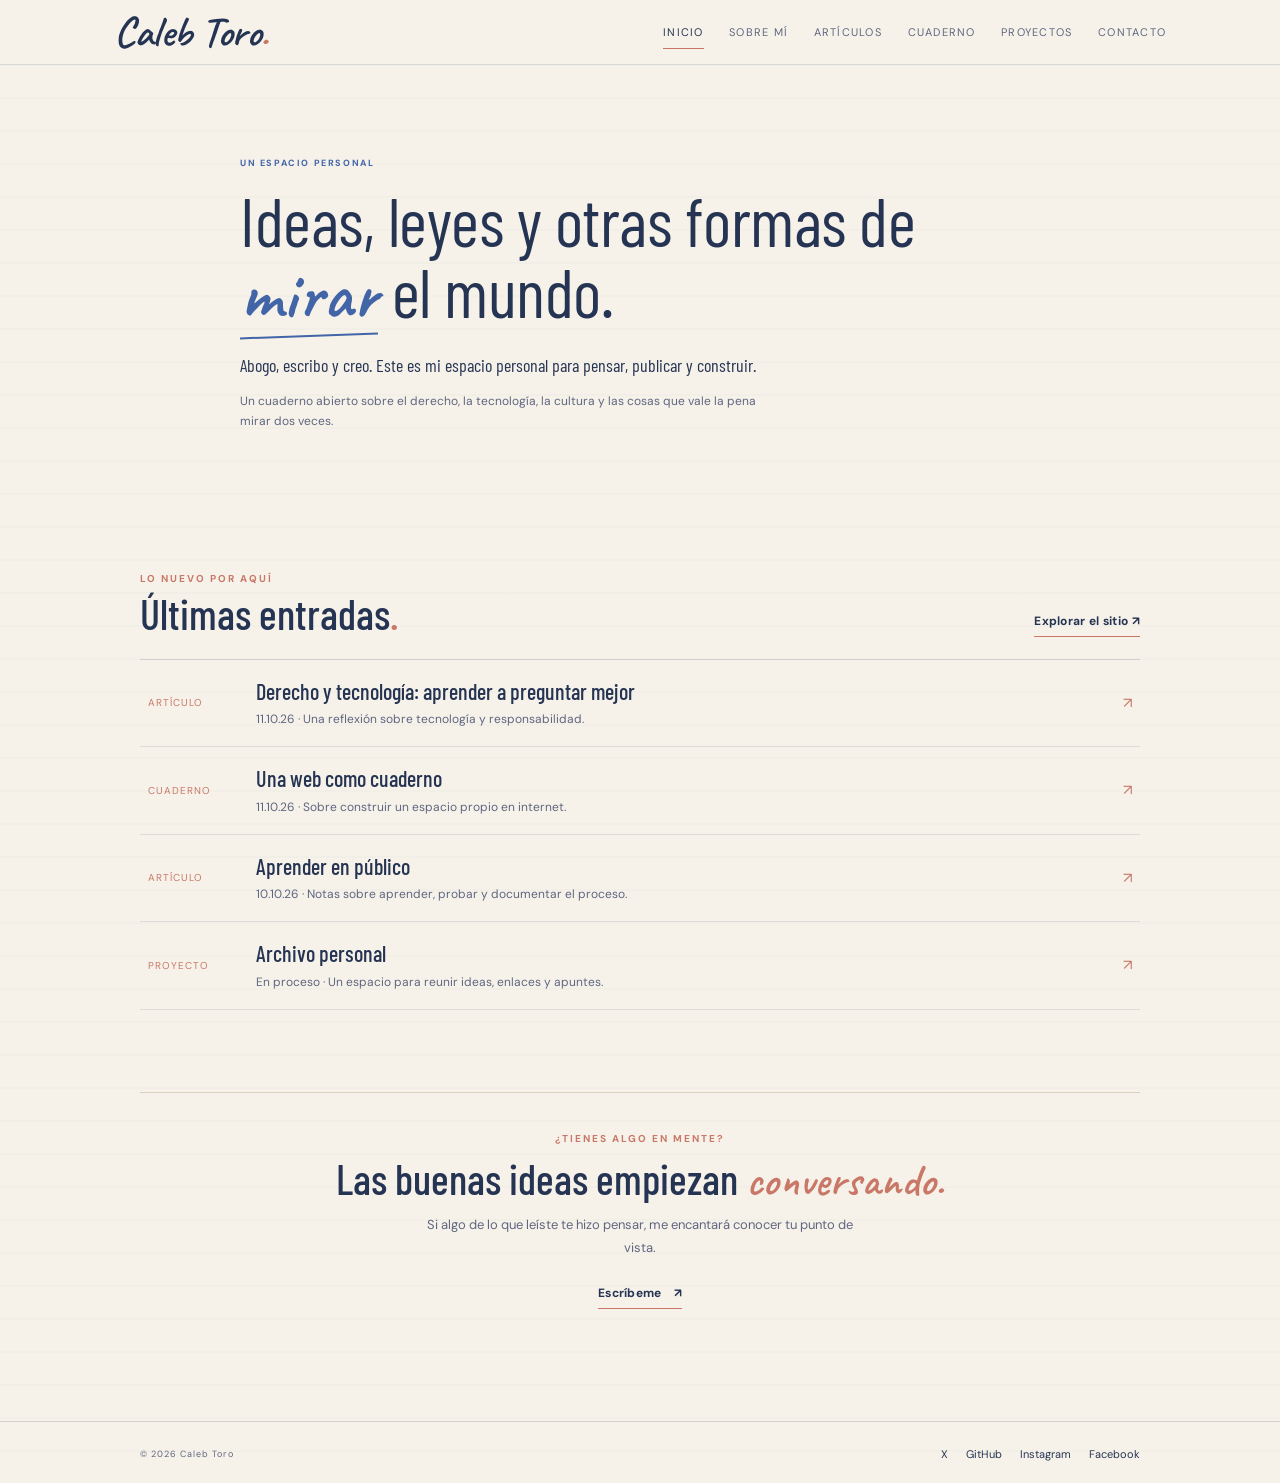
==== index.html @ 082de5a1 "Publica sitio personal inicial" ====
<!doctype html>
<html lang="es">
  <head>
    <meta charset="utf-8">
    <meta name="viewport" content="width=device-width, initial-scale=1">
    <meta name="theme-color" content="#f6f2e9">
    <title>Caleb Toro — Ideas, leyes y otras formas de mirar el mundo</title>
    <meta
      name="description"
      content="Abogado, escritor y creador. Un cuaderno abierto sobre el derecho, la tecnología, la cultura y las cosas que vale la pena mirar dos veces."
    >

    <link rel="preconnect" href="https://fonts.googleapis.com">
    <link rel="preconnect" href="https://fonts.gstatic.com" crossorigin>
    <link
      href="https://fonts.googleapis.com/css2?family=Barlow+Condensed:wght@400;500;600&family=Caveat:wght@500;600&family=DM+Sans:wght@400;500;600;700&display=swap"
      rel="stylesheet"
    >
    <link rel="stylesheet" href="assets/css/style.css">
  </head>

  <body>
    <a class="skip-link" href="#contenido">Saltar al contenido</a>

    <header class="site-header">
      <div class="header-inner">
        <a class="wordmark" href="index.html">
          Caleb Toro<span class="wordmark-dot">.</span>
        </a>

        <button
          class="menu-toggle"
          type="button"
          aria-expanded="false"
          aria-controls="nav-principal"
        >
          Menú <span>☰</span>
        </button>

        <nav class="primary-nav" id="nav-principal" aria-label="Navegación principal">
          <a href="index.html" aria-current="page">Inicio</a>
          <a href="sobre-mi.html">Sobre mí</a>
          <a href="articulos.html">Artículos</a>
          <a href="cuaderno.html">Cuaderno</a>
          <a href="proyectos.html">Proyectos</a>
          <a href="contacto.html">Contacto</a>
        </nav>
      </div>
    </header>

    <main class="site-main" id="contenido">
      <section class="hero paper-panel">
        <div class="hero-copy">
          <p class="eyebrow">UN ESPACIO PERSONAL</p>
          <h1>
            Ideas, leyes y otras formas de <em>mirar</em> el mundo.
          </h1>
          <p class="hero-intro">
            Abogo, escribo y creo. Este es mi espacio personal para pensar,
            publicar y construir.
          </p>

          <p class="hero-note-copy">
            Un cuaderno abierto sobre el derecho, la tecnología, la cultura y las
            cosas que vale la pena mirar dos veces.
          </p>

        </div>

      </section>

      <section class="section-block latest-section" id="ultimas-entradas">
        <div class="section-heading">
          <div>
            <p class="eyebrow">LO NUEVO POR AQUÍ</p>
            <h2>Últimas entradas<span class="accent">.</span></h2>
          </div>
          <a class="text-link" href="cuaderno.html">Explorar el sitio ↗</a>
        </div>

        <div class="entry-list">
          <a class="entry-row" href="posts/derecho-y-tecnologia.html">
            <span class="entry-date">ARTÍCULO</span>
            <span class="entry-main">
              <strong>Derecho y tecnología: aprender a preguntar mejor</strong>
              <small>11.10.26 · Una reflexión sobre tecnología y responsabilidad.</small>
            </span>
            <span class="entry-arrow">↗</span>
          </a>

          <a class="entry-row" href="posts/una-web-como-cuaderno.html">
            <span class="entry-date">CUADERNO</span>
            <span class="entry-main">
              <strong>Una web como cuaderno</strong>
              <small>11.10.26 · Sobre construir un espacio propio en internet.</small>
            </span>
            <span class="entry-arrow">↗</span>
          </a>

          <a class="entry-row" href="posts/aprender-en-publico.html">
            <span class="entry-date">ARTÍCULO</span>
            <span class="entry-main">
              <strong>Aprender en público</strong>
              <small>10.10.26 · Notas sobre aprender, probar y documentar el proceso.</small>
            </span>
            <span class="entry-arrow">↗</span>
          </a>

          <a class="entry-row" href="proyectos/archivo-personal.html">
            <span class="entry-date">PROYECTO</span>
            <span class="entry-main">
              <strong>Archivo personal</strong>
              <small>En proceso · Un espacio para reunir ideas, enlaces y apuntes.</small>
            </span>
            <span class="entry-arrow">↗</span>
          </a>
        </div>
      </section>

      <section class="closing-note">
        <p class="eyebrow">¿TIENES ALGO EN MENTE?</p>
        <h2>Las buenas ideas empiezan <em>conversando.</em></h2>
        <p class="closing-note-copy">
          Si algo de lo que leíste te hizo pensar, me encantará conocer tu punto de vista.
        </p>
        <a class="text-link" href="contacto.html">
          Escríbeme <span aria-hidden="true">↗</span>
        </a>
      </section>
    </main>

    <footer class="site-footer">
      <div class="footer-inner">
        <p class="copyright">© <span class="current-year">2026</span> Caleb Toro</p>

        <nav class="social-links" aria-label="Redes sociales">
          <a href="https://twitter.com/CalebToro_" target="_blank" rel="noopener noreferrer">X</a>
          <a href="https://github.com/CalebToro" target="_blank" rel="noopener noreferrer">GitHub</a>
          <a href="https://www.instagram.com/calebtoro_/" target="_blank" rel="noopener noreferrer">Instagram</a>
          <a href="https://www.facebook.com/freidertoro7/" target="_blank" rel="noopener noreferrer">Facebook</a>
        </nav>
      </div>
    </footer>

    <script src="assets/js/main.js"></script>
  </body>
</html>
---- assets/css/style.css ----
/*
  Variables y base del tema
*/
:root {
  --paper: #f6f2e9;
  --paper-deep: #eee8dc;
  --ink: #263454;
  --ink-soft: #5f6680;
  --rule: rgba(104, 133, 177, 0.06);
  --coral: #c97868;
  --blue-accent: #4265a8;
  --blue-accent-soft: #e2e8f4;
  --lavender: #b9b3d1;
  --line: #d9d0c2;
  --sans: "DM Sans", sans-serif;
  --display: "Barlow Condensed", sans-serif;
  --hand: "Caveat", cursive;
  --text-small: 0.75rem;
  --text-body: 0.9375rem;
  --text-lead: 1.125rem;
  --heading-small: clamp(1.5rem, 2.8vw, 1.875rem);
  --heading-section: clamp(2rem, 4vw, 2.625rem);
  --heading-page: clamp(2.75rem, 6vw, 4rem);
  --heading-hero: clamp(2.75rem, 6.5vw, 4.25rem);
}

* {
  box-sizing: border-box;
}

html {
  scroll-behavior: smooth;
  scroll-padding-top: 105px;
}

body {
  min-height: 100vh;
  margin: 0;
  color: var(--ink);
  background-color: var(--paper);
  background-image: repeating-linear-gradient(
    to bottom,
    transparent 0,
    transparent 31px,
    var(--rule) 32px,
    transparent 33px
  );
  font-family: var(--sans);
  font-size: var(--text-body);
  line-height: 1.75;
  display: flex;
  flex-direction: column;
}

a {
  color: inherit;
}

a:focus-visible,
button:focus-visible {
  outline: 2px solid var(--coral);
  outline-offset: 4px;
}

/*
  Accesibilidad y utilidades
*/
.skip-link {
  position: absolute;
  left: -9999px;
  top: 0;
}

.skip-link:focus {
  left: 1rem;
  top: 1rem;
  z-index: 1000;
  background: var(--paper);
  padding: 0.5rem 1rem;
}

/*
  Header y navegación
*/
.site-header {
  position: sticky;
  top: 0;
  z-index: 100;
  background: rgba(246, 242, 233, 0.94);
  backdrop-filter: blur(12px);
  border-bottom: 1px solid rgba(38, 52, 84, 0.13);
}

.header-inner {
  max-width: 1120px;
  margin: 0 auto;
  padding: 13px 34px 12px;
  display: flex;
  align-items: center;
  justify-content: space-between;
  gap: 24px;
}

.wordmark {
  font: 600 43px/0.9 var(--hand);
  text-decoration: none;
  white-space: nowrap;
  letter-spacing: -0.5px;
}

.wordmark-dot {
  color: var(--coral);
}

.primary-nav {
  display: flex;
  align-items: center;
  gap: clamp(12px, 2vw, 27px);
}

.primary-nav a {
  font-size: 11px;
  text-transform: uppercase;
  letter-spacing: 1.25px;
  text-decoration: none;
  color: var(--ink-soft);
  padding: 8px 0 6px;
  border-bottom: 1px solid transparent;
}

.primary-nav a:hover,
.primary-nav a[aria-current="page"] {
  color: var(--ink);
  border-color: var(--coral);
}

.menu-toggle {
  display: none;
  border: 1px solid var(--line);
  background: transparent;
  color: var(--ink);
  border-radius: 2px;
  padding: 8px 11px;
  font: 600 11px var(--sans);
  letter-spacing: 1px;
  text-transform: uppercase;
}

/*
  Layout general del sitio
*/
.site-main {
  width: min(100% - 48px, 1000px);
  margin: 0 auto;
  flex: 1;
}

.paper-panel {
  background: rgba(250, 247, 240, 0.72);
  border: 1px solid rgba(38, 52, 84, 0.14);
  box-shadow: 5px 5px 0 rgba(38, 52, 84, 0.035);
}

.eyebrow {
  margin: 0 0 15px;
  color: var(--coral);
  font-size: 10px;
  line-height: 1.5;
  letter-spacing: 2px;
  font-weight: 700;
  text-transform: uppercase;
}

/*
  Home / hero
*/
.hero {
  max-width: 880px;
  margin: 38px auto 68px;
  padding: clamp(28px, 5vw, 54px) 0;
  position: relative;
}

.hero.paper-panel {
  background: transparent;
  border: 0;
  box-shadow: none;
}

.hero-copy {
  max-width: 800px;
  margin: 0 auto;
}

.hero .eyebrow {
  color: var(--blue-accent);
  font-size: 9px;
  letter-spacing: 1.6px;
}

.hero h1,
.page-title {
  margin: 0;
  font: 400 var(--heading-hero)/1.04 var(--display);
  letter-spacing: -0.5px;
}

.hero h1 em {
  position: relative;
  display: inline-block;
  color: var(--blue-accent);
  font: 600 1.08em/0.95 var(--hand);
  letter-spacing: 0;
}

.hero h1 em::after {
  position: absolute;
  right: 0;
  bottom: -0.12em;
  left: 0;
  height: 2px;
  background: currentColor;
  content: "";
  transform: rotate(-2deg);
}

.closing-note h2 em {
  color: var(--coral);
  font: 600 1.08em/0.95 var(--hand);
}

.hero-intro {
  max-width: 540px;
  margin: 23px 0 12px;
  color: var(--ink);
  font: 400 var(--text-lead)/1.5 var(--display);
}

.hero-note-copy {
  max-width: 540px;
  margin: 0 0 18px;
  color: var(--ink-soft);
  font-size: var(--text-small);
  line-height: 1.7;
}

.text-link {
  display: inline-flex;
  gap: 12px;
  align-items: center;
  color: var(--ink);
  text-decoration: none;
  border-bottom: 1px solid var(--coral);
  padding: 0 0 4px;
  font-size: 12px;
  font-weight: 700;
  letter-spacing: 0.3px;
}

.text-link:hover {
  color: var(--coral);
}

/*
  Secciones de listados
*/
.section-block {
  margin: 0 auto 82px;
}

.section-heading {
  display: flex;
  justify-content: space-between;
  align-items: end;
  gap: 20px;
  margin-bottom: 22px;
}

.section-heading .eyebrow {
  margin-bottom: 5px;
}

.section-heading h2,
.closing-note h2 {
  margin: 0;
  font: 500 var(--heading-section)/1.08 var(--display);
}

.accent {
  color: var(--coral);
}

.entry-list {
  border-top: 1px solid rgba(38, 52, 84, 0.16);
}

.entry-row {
  display: grid;
  grid-template-columns: 90px 1fr 24px;
  align-items: center;
  gap: 18px;
  padding: 18px 8px;
  border-bottom: 1px solid rgba(38, 52, 84, 0.12);
  text-decoration: none;
  transition: background 0.2s ease, padding 0.2s ease;
}

.entry-row:hover {
  background: rgba(255, 255, 255, 0.34);
  padding-left: 15px;
}

.entry-date {
  color: var(--coral);
  font-size: 10px;
  letter-spacing: 1px;
  text-transform: uppercase;
}

.entry-main {
  display: flex;
  flex-direction: column;
  line-height: 1.5;
}

.entry-main strong {
  font: 500 22px/1.25 var(--display);
}

.entry-main small {
  margin-top: 5px;
  color: var(--ink-soft);
  font-size: var(--text-small);
}

.entry-arrow {
  justify-self: end;
  color: var(--coral);
}

.project-grid {
  display: grid;
  grid-template-columns: repeat(2, minmax(0, 1fr));
  gap: 18px;
}

.project-card {
  display: flex;
  flex-direction: column;
  align-items: flex-start;
  min-height: 220px;
  padding: 26px;
  border: 1px solid rgba(38, 52, 84, 0.16);
  background: rgba(250, 247, 240, 0.65);
  text-decoration: none;
  transition: transform 0.2s ease, box-shadow 0.2s ease;
}

.project-card:hover {
  transform: translateY(-3px);
  box-shadow: 4px 5px 0 rgba(38, 52, 84, 0.06);
}

.card-index {
  color: var(--coral);
  font-size: 9px;
  letter-spacing: 1.7px;
}

.project-card h3 {
  margin: 17px 0 8px;
  font: 500 28px/1.15 var(--display);
}

.project-card p {
  margin: 0 0 22px;
  color: var(--ink-soft);
  font-size: var(--text-small);
}

.card-link {
  margin-top: auto;
  font-size: 11px;
  border-bottom: 1px solid var(--coral);
  padding-bottom: 3px;
}

.closing-note {
  margin: 0 auto 70px;
  padding: 38px 20px 42px;
  text-align: center;
  border-top: 1px solid var(--line);
}

.closing-note .eyebrow {
  margin-bottom: 10px;
}

.closing-note h2 {
  margin-bottom: 12px;
}

.closing-note-copy {
  max-width: 440px;
  margin: 0 auto 20px;
  color: var(--ink-soft);
  font-size: 0.8125rem;
}

.button-link {
  display: inline-block;
  background: var(--ink);
  color: var(--paper);
  text-decoration: none;
  padding: 11px 18px;
  font-size: 11px;
  letter-spacing: 0.7px;
}

.button-link:hover {
  background: var(--coral);
}

/*
  Páginas internas y artículos
*/
.page-header {
  padding: 64px 0 36px;
  border-bottom: 1px solid var(--line);
  margin-bottom: 34px;
}

.page-title {
  font-size: var(--heading-page);
}

.page-intro {
  max-width: 630px;
  margin: 17px 0 0;
  color: var(--ink-soft);
  font-size: var(--text-body);
}

.reading-column {
  max-width: 720px;
  margin: 0 auto 72px;
}

.reading-column .entry-list {
  margin-top: 0;
}

.prose {
  color: #424b63;
  font-size: var(--text-body);
  line-height: 1.85;
}

.prose h2 {
  margin: 2em 0 0.4em;
  color: var(--ink);
  font: 500 var(--heading-small)/1.2 var(--display);
}

.prose h3 {
  color: var(--ink);
  font: 500 21px/1.3 var(--display);
}

.prose a {
  text-decoration-color: var(--coral);
  text-underline-offset: 3px;
}

.prose blockquote {
  margin: 28px 0;
  padding: 10px 0 10px 22px;
  border-left: 2px solid var(--coral);
  color: var(--ink);
  font: 500 25px/1.35 var(--hand);
}

.prose li {
  margin: 6px 0;
}

.education {
  margin-top: 48px;
  padding-top: 28px;
  border-top: 1px solid var(--line);
}

.education .eyebrow {
  margin-bottom: 6px;
}

.education h2 {
  margin: 0 0 20px;
  color: var(--ink);
  font: 500 var(--heading-small)/1.15 var(--display);
}

.education-list {
  margin: 0;
}

.education-item {
  padding: 14px 0;
  border-top: 1px solid rgba(38, 52, 84, 0.12);
}

.education-item dt {
  color: var(--ink);
  font-weight: 600;
}

.education-item dd {
  margin: 3px 0 0;
  color: var(--ink-soft);
  font-size: var(--text-small);
}

.article-page {
  padding-top: 34px;
}

.back-link {
  display: inline-block;
  margin-bottom: 28px;
  color: var(--ink-soft);
  text-decoration: none;
  font-size: 11px;
}

.back-link:hover {
  color: var(--coral);
}

.article-page .eyebrow {
  margin-bottom: 10px;
}

.article-page .page-title {
  max-width: 800px;
}

.article-page .page-intro {
  font-size: var(--text-lead);
  margin-bottom: 30px;
}

.article-page .prose {
  margin-top: 35px;
}

.article-end {
  margin: 42px 0;
  color: var(--coral);
  text-align: center;
  font-size: 22px;
}

.listing-grid {
  margin: 10px 0 75px;
}

.contact-list {
  border-top: 1px solid var(--line);
}

.contact-row {
  display: flex;
  justify-content: space-between;
  gap: 20px;
  padding: 20px 4px;
  border-bottom: 1px solid var(--line);
  text-decoration: none;
}

.contact-row span {
  color: var(--ink-soft);
  font-size: var(--text-small);
}

.contact-row strong {
  font-size: var(--text-small);
  font-weight: 600;
}

.quiet-note {
  color: var(--ink-soft);
  font-size: var(--text-small);
  padding: 18px 0;
}

code {
  background: rgba(185, 179, 209, 0.2);
  padding: 2px 5px;
  font-size: 0.9em;
}

/*
  Footer
*/
.site-footer {
  border-top: 1px solid rgba(38, 52, 84, 0.18);
  padding: 23px 24px 18px;
  color: var(--ink-soft);
}

.footer-inner {
  max-width: 1000px;
  margin: 0 auto;
  display: flex;
  justify-content: space-between;
  align-items: center;
  gap: 20px;
  font-size: 11px;
}

.footer-inner .copyright {
  margin: 0;
  color: var(--ink-soft);
  font-size: 9px;
  letter-spacing: 1px;
}

.social-links {
  display: flex;
  flex-wrap: wrap;
  justify-content: flex-end;
  gap: 8px 18px;
}

.social-links a {
  text-decoration: none;
  color: var(--ink);
}

.social-links a:hover {
  color: var(--coral);
}

/*
  Responsive
*/
@media (max-width: 780px) {
  .header-inner {
    padding: 11px 20px;
    flex-wrap: wrap;
  }

  .wordmark {
    font-size: 39px;
  }

  .menu-toggle {
    display: inline-flex;
    align-items: center;
    gap: 8px;
  }

  .primary-nav {
    display: none;
    width: 100%;
    flex-direction: column;
    align-items: stretch;
    gap: 0;
    padding: 7px 0 4px;
  }

  .primary-nav.is-open {
    display: flex;
  }

  .primary-nav a {
    padding: 11px 4px;
    border-bottom: 1px solid rgba(38, 52, 84, 0.1);
  }

  .hero {
    margin: 20px auto 52px;
    padding: 35px 0;
  }

  .hero h1 {
    font-size: clamp(2.625rem, 10.5vw, 3.625rem);
  }

  .page-title {
    font-size: clamp(2.5rem, 8vw, 3.25rem);
  }

  .site-main {
    width: min(100% - 32px, 1000px);
  }

  .section-block {
    margin-bottom: 62px;
  }

  .section-heading {
    align-items: flex-start;
    flex-direction: column;
    gap: 12px;
  }

  .entry-row {
    grid-template-columns: 65px 1fr 18px;
    gap: 10px;
    padding: 15px 3px;
  }

  .entry-main strong {
    font-size: 20px;
  }

  .project-grid {
    grid-template-columns: 1fr;
  }

  .page-header {
    padding-top: 45px;
  }

  .contact-row {
    flex-direction: column;
    gap: 3px;
  }

  .footer-inner {
    flex-direction: column;
    align-items: flex-start;
    gap: 7px;
  }

  .social-links {
    justify-content: flex-start;
    gap: 8px 14px;
  }
}

@media (prefers-reduced-motion: reduce) {
  html {
    scroll-behavior: auto;
  }

  *,
  *::before,
  *::after {
    transition-duration: 0.01ms !important;
  }
}
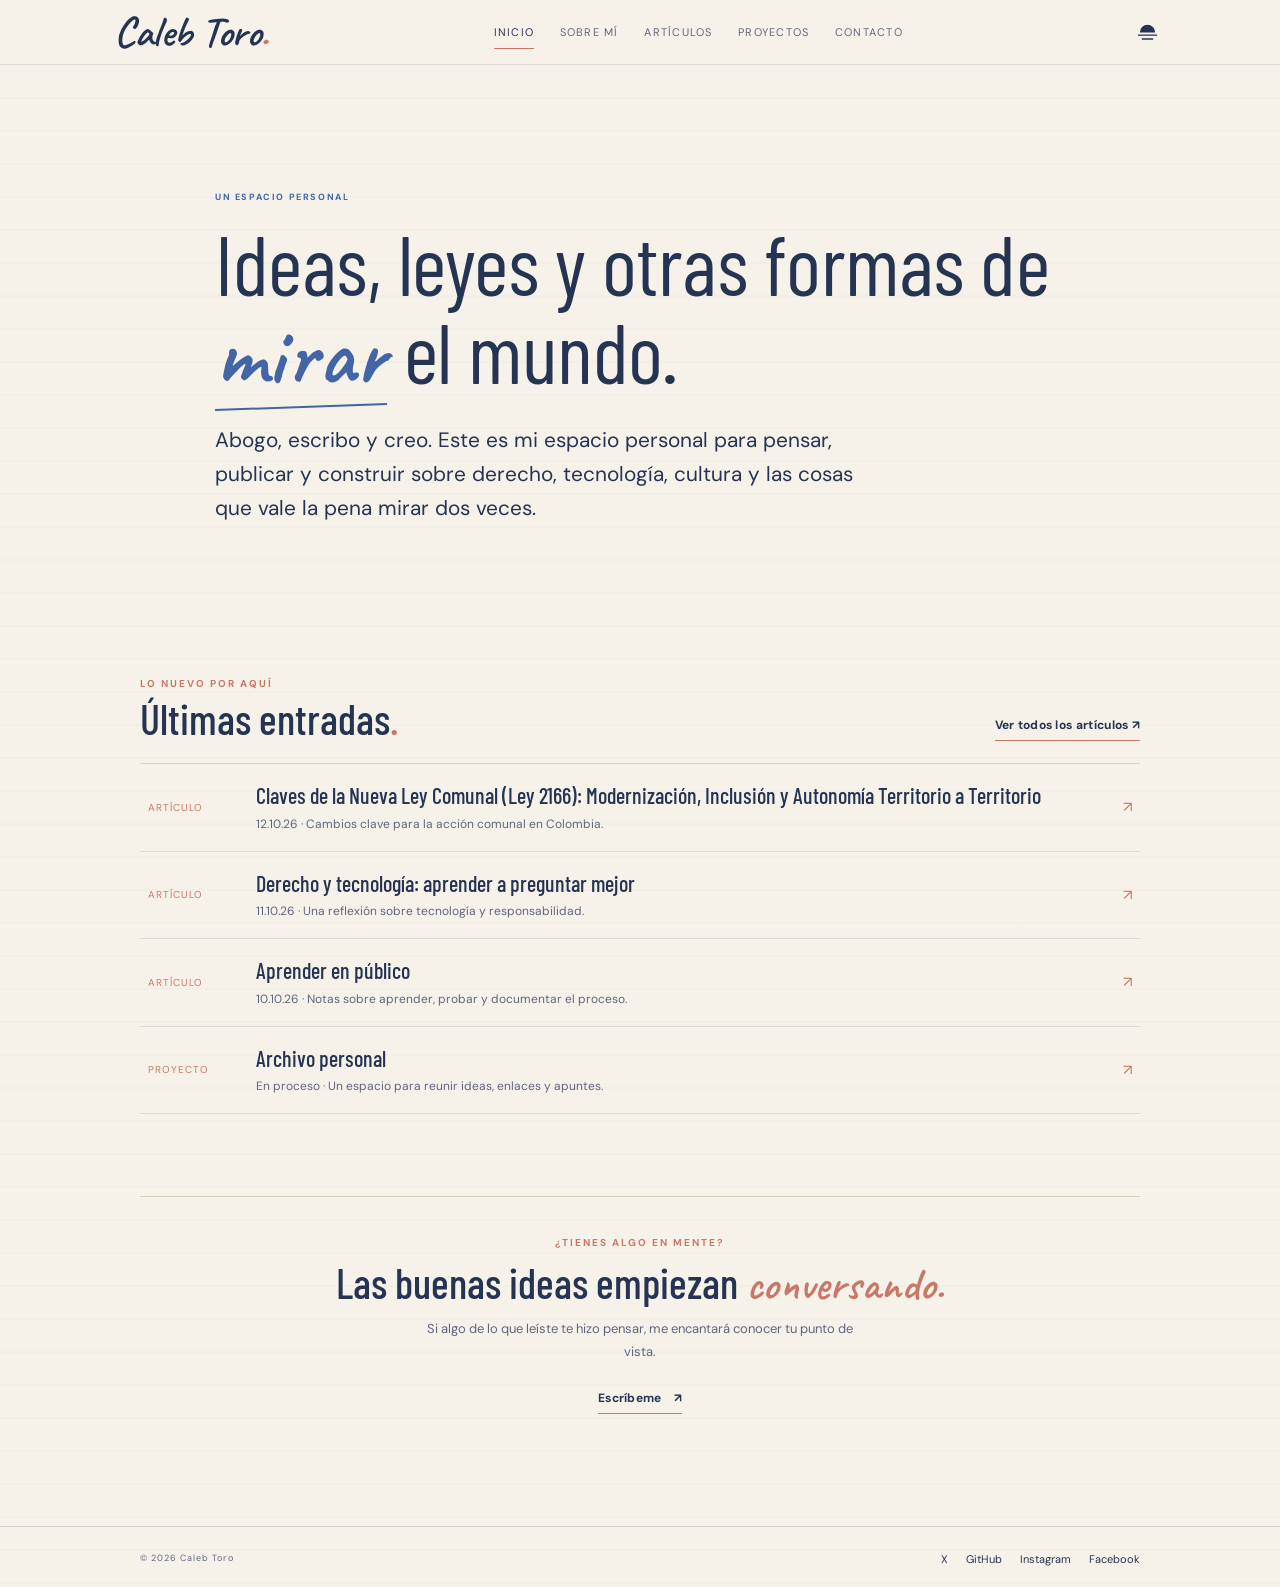
==== commit 5ee03d5a: "Actualiza artículos y añade tema oscuro Co-authored-by: Copilot <223556219+Copilot@users.noreply.git" ====
--- a/index.html
+++ b/index.html
@@ -4,10 +4,10 @@
     <meta charset="utf-8">
     <meta name="viewport" content="width=device-width, initial-scale=1">
     <meta name="theme-color" content="#f6f2e9">
-    <title>Caleb Toro — Ideas, leyes y otras formas de mirar el mundo</title>
+    <title>Caleb Toro</title>
     <meta
       name="description"
-      content="Abogado, escritor y creador. Un cuaderno abierto sobre el derecho, la tecnología, la cultura y las cosas que vale la pena mirar dos veces."
+      content="Abogado, escritor y creador. Un espacio personal para pensar y escribir sobre derecho, tecnología y cultura."
     >
 
     <link rel="preconnect" href="https://fonts.googleapis.com">
@@ -16,6 +16,7 @@
       href="https://fonts.googleapis.com/css2?family=Barlow+Condensed:wght@400;500;600&family=Caveat:wght@500;600&family=DM+Sans:wght@400;500;600;700&display=swap"
       rel="stylesheet"
     >
+    <script src="assets/js/theme.js"></script>
     <link rel="stylesheet" href="assets/css/style.css">
   </head>
 
@@ -41,10 +42,15 @@
           <a href="index.html" aria-current="page">Inicio</a>
           <a href="sobre-mi.html">Sobre mí</a>
           <a href="articulos.html">Artículos</a>
-          <a href="cuaderno.html">Cuaderno</a>
           <a href="proyectos.html">Proyectos</a>
           <a href="contacto.html">Contacto</a>
         </nav>
+
+        <button class="theme-toggle" type="button" aria-label="Cambiar tema" aria-pressed="false">
+          <svg viewBox="0 0 24 24" aria-hidden="true">
+            <path d="M4 12a8 8 0 0 1 16 0H4Zm-2 2h20v1.5H2zm4 4h12v1.5H6z"></path>
+          </svg>
+        </button>
       </div>
     </header>
 
@@ -57,14 +63,9 @@
           </h1>
           <p class="hero-intro">
             Abogo, escribo y creo. Este es mi espacio personal para pensar,
-            publicar y construir.
+            publicar y construir sobre derecho, tecnología, cultura y las cosas
+            que vale la pena mirar dos veces.
           </p>
-
-          <p class="hero-note-copy">
-            Un cuaderno abierto sobre el derecho, la tecnología, la cultura y las
-            cosas que vale la pena mirar dos veces.
-          </p>
-
         </div>
 
       </section>
@@ -75,24 +76,27 @@
             <p class="eyebrow">LO NUEVO POR AQUÍ</p>
             <h2>Últimas entradas<span class="accent">.</span></h2>
           </div>
-          <a class="text-link" href="cuaderno.html">Explorar el sitio ↗</a>
+          <a class="text-link" href="articulos.html">Ver todos los artículos ↗</a>
         </div>
 
         <div class="entry-list">
+          <a class="entry-row" href="posts/ley-comunal.html">
+            <span class="entry-date">ARTÍCULO</span>
+            <span class="entry-main">
+              <strong>
+                Claves de la Nueva Ley Comunal (Ley 2166): Modernización,
+                Inclusión y Autonomía Territorio a Territorio
+              </strong>
+              <small>12.10.26 · Cambios clave para la acción comunal en Colombia.</small>
+            </span>
+            <span class="entry-arrow">↗</span>
+          </a>
+
           <a class="entry-row" href="posts/derecho-y-tecnologia.html">
             <span class="entry-date">ARTÍCULO</span>
             <span class="entry-main">
               <strong>Derecho y tecnología: aprender a preguntar mejor</strong>
               <small>11.10.26 · Una reflexión sobre tecnología y responsabilidad.</small>
-            </span>
-            <span class="entry-arrow">↗</span>
-          </a>
-
-          <a class="entry-row" href="posts/una-web-como-cuaderno.html">
-            <span class="entry-date">CUADERNO</span>
-            <span class="entry-main">
-              <strong>Una web como cuaderno</strong>
-              <small>11.10.26 · Sobre construir un espacio propio en internet.</small>
             </span>
             <span class="entry-arrow">↗</span>
           </a>
--- a/assets/css/style.css
+++ b/assets/css/style.css
@@ -12,6 +12,20 @@
   --blue-accent-soft: #e2e8f4;
   --lavender: #b9b3d1;
   --line: #d9d0c2;
+  --header-bg: rgba(246, 242, 233, 0.94);
+  --border-soft: rgba(38, 52, 84, 0.1);
+  --border-medium: rgba(38, 52, 84, 0.12);
+  --border-strong: rgba(38, 52, 84, 0.16);
+  --header-border: rgba(38, 52, 84, 0.13);
+  --panel-bg: rgba(250, 247, 240, 0.72);
+  --panel-border: rgba(38, 52, 84, 0.14);
+  --panel-shadow: rgba(38, 52, 84, 0.035);
+  --row-hover: rgba(255, 255, 255, 0.34);
+  --card-bg: rgba(250, 247, 240, 0.65);
+  --card-shadow: rgba(38, 52, 84, 0.06);
+  --code-bg: rgba(185, 179, 209, 0.2);
+  --footer-border: rgba(38, 52, 84, 0.18);
+  color-scheme: light;
   --sans: "DM Sans", sans-serif;
   --display: "Barlow Condensed", sans-serif;
   --hand: "Caveat", cursive;
@@ -21,7 +35,34 @@
   --heading-small: clamp(1.5rem, 2.8vw, 1.875rem);
   --heading-section: clamp(2rem, 4vw, 2.625rem);
   --heading-page: clamp(2.75rem, 6vw, 4rem);
-  --heading-hero: clamp(2.75rem, 6.5vw, 4.25rem);
+  --heading-hero: clamp(3.5rem, 7vw, 5.25rem);
+}
+
+:root[data-theme="dark"] {
+  --paper: #1b2438;
+  --paper-deep: #242f46;
+  --ink: #f1eadc;
+  --ink-soft: #c0c5d1;
+  --rule: rgba(202, 211, 232, 0.045);
+  --coral: #e49a83;
+  --blue-accent: #9db8ed;
+  --blue-accent-soft: #303d58;
+  --lavender: #c1badb;
+  --line: #46516a;
+  --header-bg: rgba(27, 36, 56, 0.94);
+  --border-soft: rgba(225, 231, 243, 0.1);
+  --border-medium: rgba(225, 231, 243, 0.14);
+  --border-strong: rgba(225, 231, 243, 0.18);
+  --header-border: rgba(225, 231, 243, 0.14);
+  --panel-bg: rgba(36, 47, 70, 0.8);
+  --panel-border: rgba(225, 231, 243, 0.16);
+  --panel-shadow: rgba(0, 0, 0, 0.12);
+  --row-hover: rgba(255, 255, 255, 0.055);
+  --card-bg: rgba(36, 47, 70, 0.72);
+  --card-shadow: rgba(0, 0, 0, 0.18);
+  --code-bg: rgba(193, 186, 219, 0.16);
+  --footer-border: rgba(225, 231, 243, 0.18);
+  color-scheme: dark;
 }
 
 * {
@@ -86,9 +127,9 @@
   position: sticky;
   top: 0;
   z-index: 100;
-  background: rgba(246, 242, 233, 0.94);
+  background: var(--header-bg);
   backdrop-filter: blur(12px);
-  border-bottom: 1px solid rgba(38, 52, 84, 0.13);
+  border-bottom: 1px solid var(--header-border);
 }
 
 .header-inner {
@@ -144,6 +185,31 @@
   font: 600 11px var(--sans);
   letter-spacing: 1px;
   text-transform: uppercase;
+}
+
+.theme-toggle {
+  display: inline-grid;
+  width: 38px;
+  height: 38px;
+  flex: 0 0 auto;
+  place-items: center;
+  padding: 0;
+  border: 0;
+  border-radius: 50%;
+  background: transparent;
+  color: var(--ink);
+  cursor: pointer;
+  transition: background-color 0.2s ease, color 0.2s ease, border-color 0.2s ease;
+}
+
+.theme-toggle:hover {
+  background: var(--paper-deep);
+}
+
+.theme-toggle svg {
+  width: 23px;
+  height: 23px;
+  fill: currentColor;
 }
 
 /*
@@ -156,9 +222,9 @@
 }
 
 .paper-panel {
-  background: rgba(250, 247, 240, 0.72);
-  border: 1px solid rgba(38, 52, 84, 0.14);
-  box-shadow: 5px 5px 0 rgba(38, 52, 84, 0.035);
+  background: var(--panel-bg);
+  border: 1px solid var(--panel-border);
+  box-shadow: 5px 5px 0 var(--panel-shadow);
 }
 
 .eyebrow {
@@ -175,9 +241,9 @@
   Home / hero
 */
 .hero {
-  max-width: 880px;
-  margin: 38px auto 68px;
-  padding: clamp(28px, 5vw, 54px) 0;
+  max-width: 940px;
+  margin: 48px auto 72px;
+  padding: clamp(48px, 7vw, 78px) 0;
   position: relative;
 }
 
@@ -188,7 +254,7 @@
 }
 
 .hero-copy {
-  max-width: 800px;
+  max-width: 850px;
   margin: 0 auto;
 }
 
@@ -230,18 +296,10 @@
 }
 
 .hero-intro {
-  max-width: 540px;
-  margin: 23px 0 12px;
-  color: var(--ink);
-  font: 400 var(--text-lead)/1.5 var(--display);
-}
-
-.hero-note-copy {
-  max-width: 540px;
-  margin: 0 0 18px;
-  color: var(--ink-soft);
-  font-size: var(--text-small);
-  line-height: 1.7;
+  max-width: 650px;
+  margin: 26px 0 0;
+  color: var(--ink);
+  font: 400 clamp(1.125rem, 2vw, 1.3rem)/1.65 var(--sans);
 }
 
 .text-link {
@@ -291,7 +349,7 @@
 }
 
 .entry-list {
-  border-top: 1px solid rgba(38, 52, 84, 0.16);
+  border-top: 1px solid var(--border-strong);
 }
 
 .entry-row {
@@ -300,13 +358,13 @@
   align-items: center;
   gap: 18px;
   padding: 18px 8px;
-  border-bottom: 1px solid rgba(38, 52, 84, 0.12);
+  border-bottom: 1px solid var(--border-medium);
   text-decoration: none;
   transition: background 0.2s ease, padding 0.2s ease;
 }
 
 .entry-row:hover {
-  background: rgba(255, 255, 255, 0.34);
+  background: var(--row-hover);
   padding-left: 15px;
 }
 
@@ -350,15 +408,15 @@
   align-items: flex-start;
   min-height: 220px;
   padding: 26px;
-  border: 1px solid rgba(38, 52, 84, 0.16);
-  background: rgba(250, 247, 240, 0.65);
+  border: 1px solid var(--border-strong);
+  background: var(--card-bg);
   text-decoration: none;
   transition: transform 0.2s ease, box-shadow 0.2s ease;
 }
 
 .project-card:hover {
   transform: translateY(-3px);
-  box-shadow: 4px 5px 0 rgba(38, 52, 84, 0.06);
+  box-shadow: 4px 5px 0 var(--card-shadow);
 }
 
 .card-index {
@@ -451,7 +509,7 @@
 }
 
 .prose {
-  color: #424b63;
+  color: var(--ink);
   font-size: var(--text-body);
   line-height: 1.85;
 }
@@ -506,7 +564,7 @@
 
 .education-item {
   padding: 14px 0;
-  border-top: 1px solid rgba(38, 52, 84, 0.12);
+  border-top: 1px solid var(--border-medium);
 }
 
 .education-item dt {
@@ -520,8 +578,10 @@
   font-size: var(--text-small);
 }
 
-.article-page {
-  padding-top: 34px;
+.article-reading-page .article-page {
+  max-width: 760px;
+  padding-top: 64px;
+  margin-bottom: 84px;
 }
 
 .back-link {
@@ -540,24 +600,62 @@
   margin-bottom: 10px;
 }
 
-.article-page .page-title {
-  max-width: 800px;
-}
-
-.article-page .page-intro {
-  font-size: var(--text-lead);
+.article-reading-page {
+  background-image: none;
+}
+
+.article-reading-page .article-page .article-heading {
   margin-bottom: 30px;
 }
 
-.article-page .prose {
-  margin-top: 35px;
-}
-
-.article-end {
-  margin: 42px 0;
-  color: var(--coral);
-  text-align: center;
-  font-size: 22px;
+.article-reading-page .article-page .page-title {
+  max-width: none;
+  font: 500 clamp(2.5rem, 5vw, 3.75rem)/1.1 var(--sans);
+  letter-spacing: -1.8px;
+}
+
+.article-date {
+  margin: 16px 0 0;
+  color: var(--ink-soft);
+  font-size: 15px;
+}
+
+.article-reading-page .article-page .prose {
+  margin-top: 0;
+  color: var(--ink);
+  font-family: "Source Serif 4", Georgia, serif;
+  font-size: clamp(1.125rem, 1.2vw, 1.3rem);
+  line-height: 1.8;
+}
+
+.article-reading-page .article-page .prose p {
+  margin: 0 0 1.35em;
+}
+
+.article-reading-page .article-page .back-link {
+  margin: 18px 0 0;
+  font-size: 13px;
+}
+
+.article-reading-page .article-page > .back-link:first-child {
+  margin: 0 0 28px;
+}
+
+.article-pagination {
+  display: flex;
+  justify-content: space-between;
+  gap: 20px;
+  margin-top: 38px;
+  padding-top: 18px;
+  border-top: 1px solid var(--line);
+}
+
+.article-pagination .back-link {
+  margin: 0;
+}
+
+.article-pagination-next {
+  justify-content: flex-end;
 }
 
 .listing-grid {
@@ -594,7 +692,7 @@
 }
 
 code {
-  background: rgba(185, 179, 209, 0.2);
+  background: var(--code-bg);
   padding: 2px 5px;
   font-size: 0.9em;
 }
@@ -603,7 +701,7 @@
   Footer
 */
 .site-footer {
-  border-top: 1px solid rgba(38, 52, 84, 0.18);
+  border-top: 1px solid var(--footer-border);
   padding: 23px 24px 18px;
   color: var(--ink-soft);
 }
@@ -675,20 +773,52 @@
 
   .primary-nav a {
     padding: 11px 4px;
-    border-bottom: 1px solid rgba(38, 52, 84, 0.1);
+    border-bottom: 1px solid var(--border-soft);
+  }
+
+  .menu-toggle {
+    order: 3;
+  }
+
+  .theme-toggle {
+    order: 2;
+    margin-left: auto;
+  }
+
+  .primary-nav {
+    order: 4;
   }
 
   .hero {
     margin: 20px auto 52px;
-    padding: 35px 0;
+    padding: 42px 0;
   }
 
   .hero h1 {
-    font-size: clamp(2.625rem, 10.5vw, 3.625rem);
+    font-size: clamp(2.75rem, 10vw, 3.75rem);
+  }
+
+  .hero-intro {
+    margin-top: 22px;
+    font-size: 1.125rem;
   }
 
   .page-title {
     font-size: clamp(2.5rem, 8vw, 3.25rem);
+  }
+
+  .article-reading-page .article-page {
+    padding-top: 42px;
+  }
+
+  .article-reading-page .article-page .page-title {
+    font-size: clamp(2.25rem, 9vw, 3.25rem);
+    letter-spacing: -1px;
+  }
+
+  .article-reading-page .article-page .prose {
+    font-size: 1.125rem;
+    line-height: 1.75;
   }
 
   .site-main {
